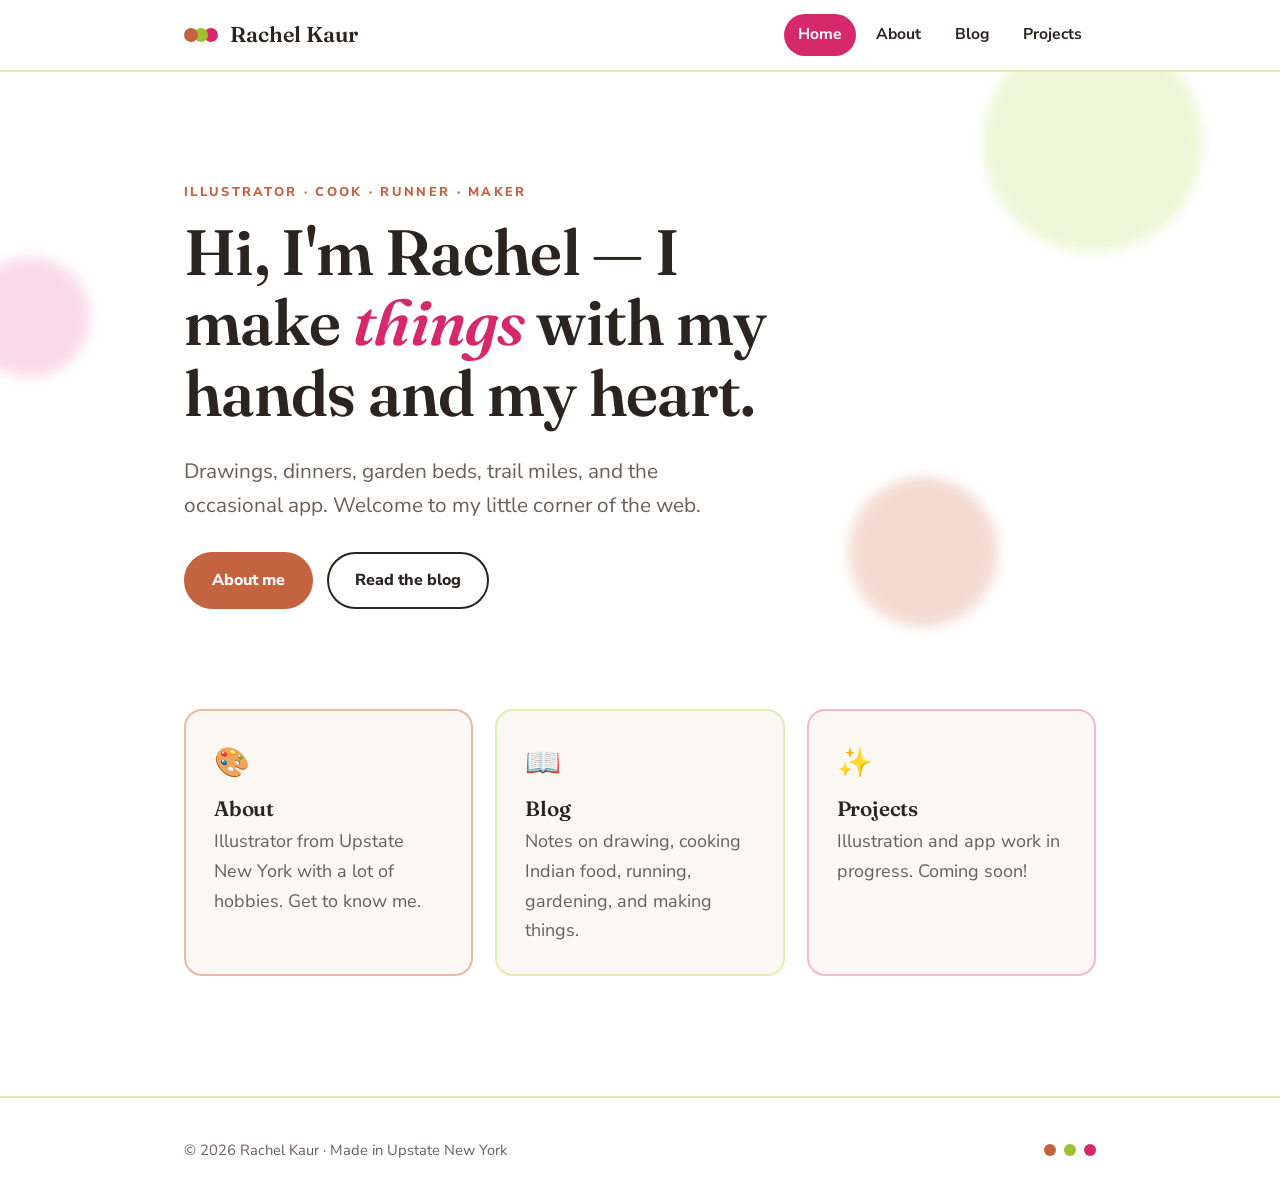
==== index.html @ 0ff05d57 "Initial site: landing, about, blog, projects Co-Authored-By: Claude Opus 4.8 <noreply@anthropic.com>" ====
<!DOCTYPE html>
<html lang="en">
<head>
  <meta charset="UTF-8" />
  <meta name="viewport" content="width=device-width, initial-scale=1.0" />
  <title>Rachel Kaur — Illustrator & Maker</title>
  <meta name="description" content="Rachel Kaur — illustrator from Upstate New York. Cooking, running, gardening, and building apps." />
  <link rel="preconnect" href="https://fonts.googleapis.com" />
  <link rel="preconnect" href="https://fonts.gstatic.com" crossorigin />
  <link href="https://fonts.googleapis.com/css2?family=Fraunces:ital,opsz,wght@0,9..144,400;0,9..144,600;1,9..144,600&family=Nunito+Sans:wght@400;700;800&display=swap" rel="stylesheet" />
  <link rel="stylesheet" href="css/style.css" />
</head>
<body data-page="home">
  <div id="site-header"></div>

  <main>
    <section class="hero">
      <div class="blobs">
        <span class="blob a"></span>
        <span class="blob b"></span>
        <span class="blob c"></span>
      </div>
      <div class="wrap">
        <p class="eyebrow">Illustrator · Cook · Runner · Maker</p>
        <h1>Hi, I'm Rachel — I make <span class="swash">things</span> with my hands and my heart.</h1>
        <p class="lead">Drawings, dinners, garden beds, trail miles, and the occasional app. Welcome to my little corner of the web.</p>
        <div class="btn-row">
          <a class="btn" href="about.html">About me</a>
          <a class="btn alt" href="blog.html">Read the blog</a>
        </div>
      </div>
    </section>

    <section class="wrap">
      <div class="cards">
        <a class="card" href="about.html">
          <span class="tag">🎨</span>
          <h3>About</h3>
          <p>Illustrator from Upstate New York with a lot of hobbies. Get to know me.</p>
        </a>
        <a class="card" href="blog.html">
          <span class="tag">📖</span>
          <h3>Blog</h3>
          <p>Notes on drawing, cooking Indian food, running, gardening, and making things.</p>
        </a>
        <a class="card" href="projects.html">
          <span class="tag">✨</span>
          <h3>Projects</h3>
          <p>Illustration and app work in progress. Coming soon!</p>
        </a>
      </div>
    </section>
  </main>

  <div id="site-footer"></div>
  <script src="js/site.js"></script>
</body>
</html>
---- css/style.css ----
/* =========================================================
   Rachel Kaur — personal site
   Palette: terracotta / lime green / fuchsia on white
   Type: Fraunces (display, a little artsy) + Nunito Sans
   ========================================================= */

:root {
  --terracotta: #c4633f;
  --terracotta-soft: #e9b9a6;
  --lime: #9fc131;
  --lime-soft: #dfeeb0;
  --fuchsia: #d6296b;
  --fuchsia-soft: #f4b8d1;
  --ink: #2c2420;
  --ink-soft: #6a5f57;
  --white: #ffffff;
  --cream: #fbf8f4;

  --font-display: "Fraunces", Georgia, "Times New Roman", serif;
  --font-body: "Nunito Sans", -apple-system, BlinkMacSystemFont, "Segoe UI", sans-serif;

  --max: 960px;
  --radius: 18px;
  --shadow: 0 14px 40px -18px rgba(44, 36, 32, 0.35);
}

* { box-sizing: border-box; }

html { scroll-behavior: smooth; }

body {
  margin: 0;
  font-family: var(--font-body);
  color: var(--ink);
  background: var(--white);
  line-height: 1.65;
  font-size: 18px;
  -webkit-font-smoothing: antialiased;
}

img { max-width: 100%; display: block; }

a { color: var(--fuchsia); text-decoration: none; }
a:hover { text-decoration: underline; }

h1, h2, h3 {
  font-family: var(--font-display);
  font-weight: 600;
  line-height: 1.1;
  color: var(--ink);
  margin: 0 0 0.4em;
  letter-spacing: -0.01em;
}

h1 { font-size: clamp(2.4rem, 6vw, 4rem); }
h2 { font-size: clamp(1.7rem, 4vw, 2.4rem); }
h3 { font-size: 1.3rem; }

.wrap {
  max-width: var(--max);
  margin: 0 auto;
  padding: 0 24px;
}

/* ---------- Banner / nav ---------- */
.site-header {
  position: sticky;
  top: 0;
  z-index: 50;
  background: rgba(255, 255, 255, 0.9);
  backdrop-filter: blur(8px);
  border-bottom: 2px solid var(--lime-soft);
}
.nav {
  max-width: var(--max);
  margin: 0 auto;
  padding: 14px 24px;
  display: flex;
  align-items: center;
  justify-content: space-between;
  gap: 16px;
  flex-wrap: wrap;
}
.brand {
  font-family: var(--font-display);
  font-weight: 600;
  font-size: 1.35rem;
  color: var(--ink);
  text-decoration: none;
  display: inline-flex;
  align-items: center;
  gap: 10px;
}
.brand:hover { text-decoration: none; }
.brand .dot {
  width: 14px; height: 14px; border-radius: 50%;
  background: var(--terracotta);
  box-shadow: 10px 0 0 var(--lime), 20px 0 0 var(--fuchsia);
  margin-right: 22px;
}
.nav-links {
  display: flex;
  gap: 6px;
  flex-wrap: wrap;
}
.nav-links a {
  color: var(--ink);
  font-weight: 700;
  font-size: 0.98rem;
  padding: 8px 14px;
  border-radius: 999px;
  transition: background 0.15s, color 0.15s;
}
.nav-links a:hover { text-decoration: none; background: var(--cream); }
.nav-links a.active {
  background: var(--fuchsia);
  color: #fff;
}

/* ---------- Hero ---------- */
.hero {
  padding: clamp(48px, 9vw, 110px) 0 clamp(40px, 7vw, 80px);
  position: relative;
  overflow: hidden;
}
.hero .eyebrow {
  font-weight: 800;
  text-transform: uppercase;
  letter-spacing: 0.18em;
  font-size: 0.8rem;
  color: var(--terracotta);
  margin: 0 0 14px;
}
.hero h1 { max-width: 14ch; }
.hero h1 .swash { color: var(--fuchsia); font-style: italic; }
.hero p.lead {
  font-size: clamp(1.05rem, 2.4vw, 1.3rem);
  color: var(--ink-soft);
  max-width: 46ch;
  margin: 18px 0 30px;
}
.blobs { position: absolute; inset: 0; z-index: -1; pointer-events: none; }
.blob {
  position: absolute;
  border-radius: 50%;
  filter: blur(6px);
  opacity: 0.5;
}
.blob.a { width: 220px; height: 220px; background: var(--lime-soft); top: -40px; right: 6%; }
.blob.b { width: 150px; height: 150px; background: var(--terracotta-soft); bottom: 10%; right: 22%; }
.blob.c { width: 120px; height: 120px; background: var(--fuchsia-soft); top: 30%; left: -30px; }

/* ---------- Buttons ---------- */
.btn {
  display: inline-block;
  font-weight: 800;
  font-size: 1rem;
  padding: 13px 26px;
  border-radius: 999px;
  background: var(--terracotta);
  color: #fff !important;
  border: 2px solid var(--terracotta);
  transition: transform 0.12s ease, background 0.15s;
}
.btn:hover { text-decoration: none; transform: translateY(-2px); }
.btn.alt { background: transparent; color: var(--ink) !important; border-color: var(--ink); }
.btn.alt:hover { background: var(--ink); color: #fff !important; }
.btn-row { display: flex; gap: 14px; flex-wrap: wrap; }

/* ---------- Feature cards (landing) ---------- */
.cards {
  display: grid;
  grid-template-columns: repeat(auto-fit, minmax(240px, 1fr));
  gap: 22px;
  padding: 20px 0 80px;
}
.card {
  display: block;
  padding: 28px;
  border-radius: var(--radius);
  background: var(--cream);
  border: 2px solid transparent;
  color: var(--ink);
  transition: transform 0.15s ease, border-color 0.15s, box-shadow 0.2s;
}
.card:hover { text-decoration: none; transform: translateY(-4px); box-shadow: var(--shadow); }
.card h3 { margin-bottom: 6px; }
.card p { color: var(--ink-soft); margin: 0; }
.card .tag {
  font-size: 1.8rem;
  display: block;
  margin-bottom: 12px;
}
.card:nth-child(1) { border-color: var(--terracotta-soft); }
.card:nth-child(1):hover { border-color: var(--terracotta); }
.card:nth-child(2) { border-color: var(--lime-soft); }
.card:nth-child(2):hover { border-color: var(--lime); }
.card:nth-child(3) { border-color: var(--fuchsia-soft); }
.card:nth-child(3):hover { border-color: var(--fuchsia); }

/* ---------- Sections ---------- */
.section { padding: clamp(40px, 7vw, 72px) 0; }
.section.tinted { background: var(--cream); }

/* ---------- About ---------- */
.about-grid {
  display: grid;
  grid-template-columns: minmax(220px, 320px) 1fr;
  gap: 44px;
  align-items: start;
}
.about-photo {
  border-radius: var(--radius);
  overflow: hidden;
  box-shadow: var(--shadow);
  border: 4px solid #fff;
  outline: 3px solid var(--lime);
}
.about-grid p { margin: 0 0 1.1em; }
.about-lead { font-size: 1.2rem; }
.chips { list-style: none; padding: 0; margin: 24px 0 0; display: flex; flex-wrap: wrap; gap: 10px; }
.chips li {
  background: #fff;
  border: 2px solid var(--lime-soft);
  padding: 7px 14px;
  border-radius: 999px;
  font-weight: 700;
  font-size: 0.92rem;
}
@media (max-width: 680px) {
  .about-grid { grid-template-columns: 1fr; gap: 26px; }
  .about-photo { max-width: 260px; }
}

/* ---------- Blog list ---------- */
.post-list { list-style: none; padding: 0; margin: 30px 0 0; display: grid; gap: 20px; }
.post-item {
  border: 2px solid var(--cream);
  border-radius: var(--radius);
  padding: 26px;
  transition: border-color 0.15s, transform 0.15s;
  background: #fff;
}
.post-item:hover { border-color: var(--fuchsia-soft); transform: translateY(-3px); }
.post-item .date {
  font-size: 0.82rem;
  font-weight: 800;
  text-transform: uppercase;
  letter-spacing: 0.1em;
  color: var(--terracotta);
}
.post-item h3 { margin: 6px 0 8px; }
.post-item h3 a { color: var(--ink); }
.post-item p { margin: 0; color: var(--ink-soft); }
.empty-note { color: var(--ink-soft); font-style: italic; }

/* ---------- Article (blog post) ---------- */
.article { max-width: 720px; }
.article .date {
  font-weight: 800; text-transform: uppercase; letter-spacing: 0.1em;
  font-size: 0.82rem; color: var(--terracotta);
}
.article h1 { margin: 10px 0 18px; }
.article p, .article ul, .article ol { margin: 0 0 1.2em; }
.article img { border-radius: var(--radius); margin: 1.4em 0; }
.article blockquote {
  margin: 1.4em 0;
  padding: 4px 22px;
  border-left: 4px solid var(--lime);
  color: var(--ink-soft);
  font-style: italic;
}
.back-link { display: inline-block; margin-bottom: 26px; font-weight: 700; }

/* ---------- Coming soon ---------- */
.coming-soon {
  text-align: center;
  padding: clamp(50px, 12vw, 120px) 0;
}
.coming-soon .badge {
  display: inline-block;
  background: var(--lime);
  color: var(--ink);
  font-weight: 800;
  letter-spacing: 0.14em;
  text-transform: uppercase;
  font-size: 0.8rem;
  padding: 8px 18px;
  border-radius: 999px;
  margin-bottom: 22px;
}
.coming-soon p { color: var(--ink-soft); max-width: 40ch; margin: 12px auto 0; }

/* ---------- Footer ---------- */
.site-footer {
  border-top: 2px solid var(--lime-soft);
  padding: 40px 0;
  margin-top: 40px;
}
.site-footer .wrap {
  display: flex;
  justify-content: space-between;
  align-items: center;
  gap: 16px;
  flex-wrap: wrap;
  color: var(--ink-soft);
  font-size: 0.92rem;
}
.footer-dots { display: inline-flex; gap: 8px; }
.footer-dots span { width: 12px; height: 12px; border-radius: 50%; }
.footer-dots .t { background: var(--terracotta); }
.footer-dots .l { background: var(--lime); }
.footer-dots .f { background: var(--fuchsia); }
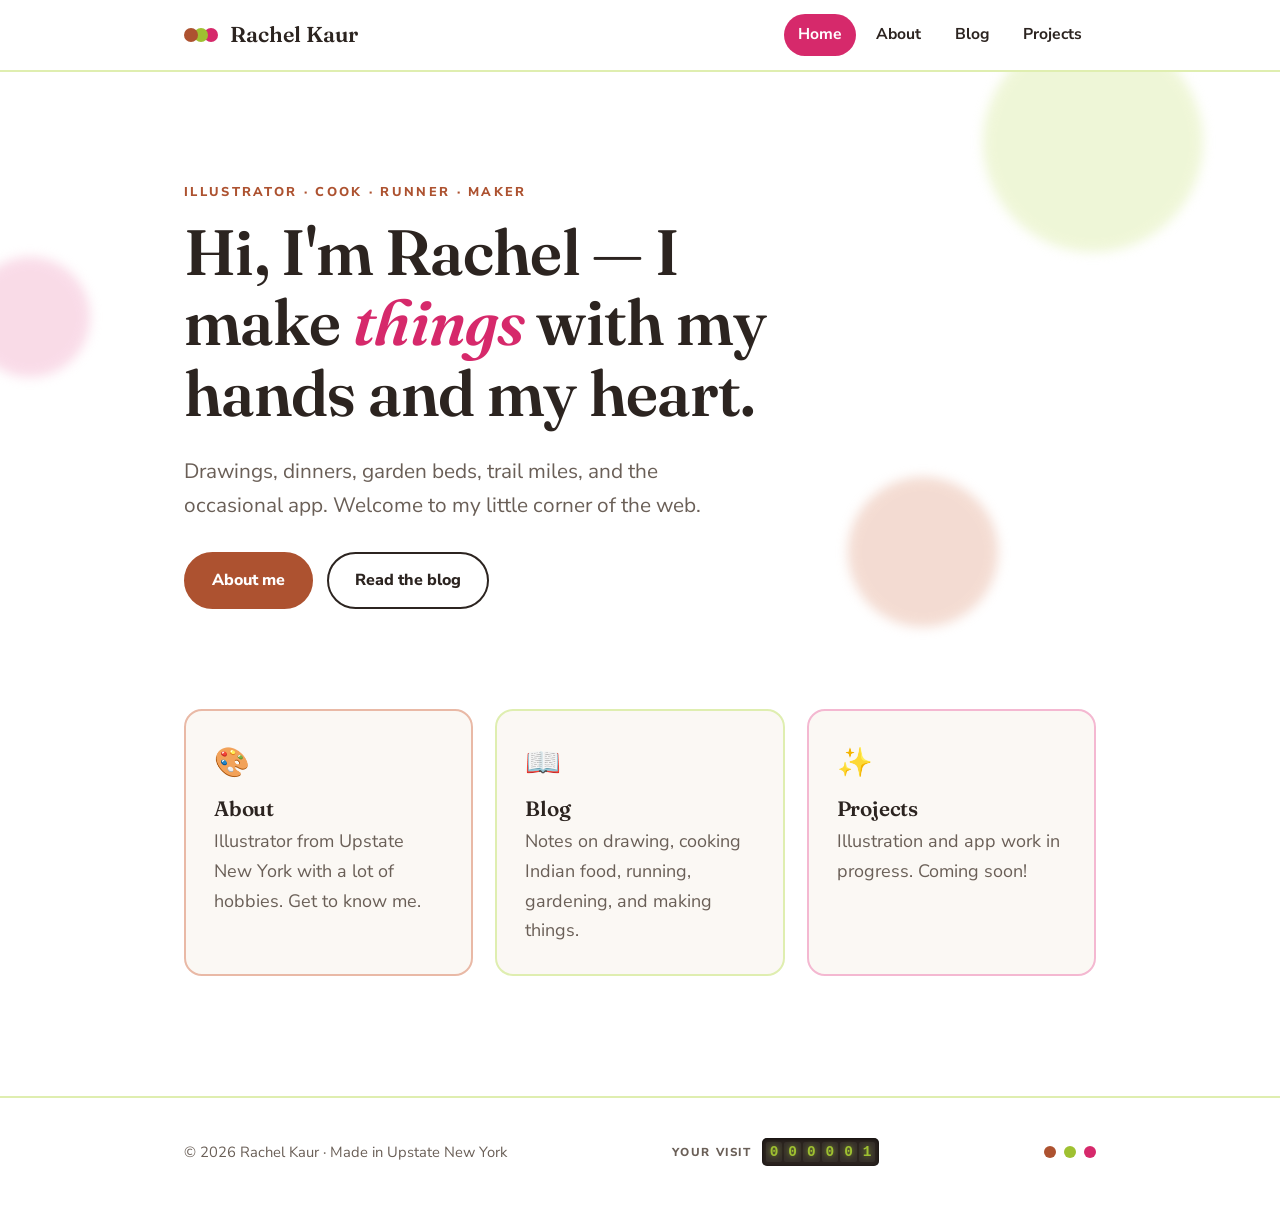
==== commit 09ed8915: "Harden skip link and fix heading order from a11y pass Manual keyboard + screen-reader pass turned up" ====
--- a/index.html
+++ b/index.html
@@ -31,20 +31,21 @@
       </div>
     </section>
 
-    <section class="wrap">
+    <section class="wrap" aria-labelledby="explore-heading">
+      <h2 id="explore-heading" class="sr-only">Explore the site</h2>
       <div class="cards">
         <a class="card" href="about.html">
-          <span class="tag">🎨</span>
+          <span class="tag" aria-hidden="true">🎨</span>
           <h3>About</h3>
           <p>Illustrator from Upstate New York with a lot of hobbies. Get to know me.</p>
         </a>
         <a class="card" href="blog.html">
-          <span class="tag">📖</span>
+          <span class="tag" aria-hidden="true">📖</span>
           <h3>Blog</h3>
           <p>Notes on drawing, cooking Indian food, running, gardening, and making things.</p>
         </a>
         <a class="card" href="projects.html">
-          <span class="tag">✨</span>
+          <span class="tag" aria-hidden="true">✨</span>
           <h3>Projects</h3>
           <p>Illustration and app work in progress. Coming soon!</p>
         </a>
--- a/css/style.css
+++ b/css/style.css
@@ -5,7 +5,7 @@
    ========================================================= */
 
 :root {
-  --terracotta: #c4633f;
+  --terracotta: #ad5230; /* WCAG AA: 5.2:1 on white, 4.9:1 on cream (was #c4633f, 4.04:1) */
   --terracotta-soft: #e9b9a6;
   --lime: #9fc131;
   --lime-soft: #dfeeb0;
@@ -28,6 +28,40 @@
 
 html { scroll-behavior: smooth; }
 
+/* ---------- Accessibility: skip link + focus ---------- */
+.sr-only {
+  position: absolute;
+  width: 1px;
+  height: 1px;
+  padding: 0;
+  margin: -1px;
+  overflow: hidden;
+  clip: rect(0, 0, 0, 0);
+  white-space: nowrap;
+  border: 0;
+}
+.skip-link {
+  position: absolute;
+  left: 8px;
+  top: -60px;
+  z-index: 100;
+  background: var(--ink);
+  color: #fff;
+  padding: 10px 18px;
+  border-radius: 999px;
+  font-weight: 800;
+  transition: top 0.15s ease;
+}
+.skip-link:focus {
+  top: 8px;
+  text-decoration: none;
+}
+:focus-visible {
+  outline: 3px solid var(--fuchsia);
+  outline-offset: 2px;
+  border-radius: 4px;
+}
+
 body {
   margin: 0;
   font-family: var(--font-body);
@@ -306,6 +340,39 @@
   color: var(--ink-soft);
   font-size: 0.92rem;
 }
+/* ---------- Visitor counter (footer, built in js/site.js) ---------- */
+.visit-counter {
+  display: inline-flex;
+  align-items: center;
+  gap: 10px;
+}
+.visit-label {
+  font-size: 0.72rem;
+  font-weight: 800;
+  text-transform: uppercase;
+  letter-spacing: 0.14em;
+  color: var(--ink-soft);
+}
+.odometer {
+  display: inline-flex;
+  gap: 2px;
+  padding: 4px;
+  border-radius: 5px;
+  background: var(--ink);
+  box-shadow: inset 0 1px 4px rgba(0, 0, 0, 0.7);
+}
+.odometer .digit {
+  font-family: "Courier New", Courier, monospace;
+  font-size: 0.9rem;
+  font-weight: 700;
+  line-height: 1;
+  padding: 3px 4px;
+  border-radius: 2px;
+  background: rgba(255, 255, 255, 0.05);
+  color: var(--lime);
+  text-shadow: 0 0 6px rgba(159, 193, 49, 0.75);
+}
+
 .footer-dots { display: inline-flex; gap: 8px; }
 .footer-dots span { width: 12px; height: 12px; border-radius: 50%; }
 .footer-dots .t { background: var(--terracotta); }
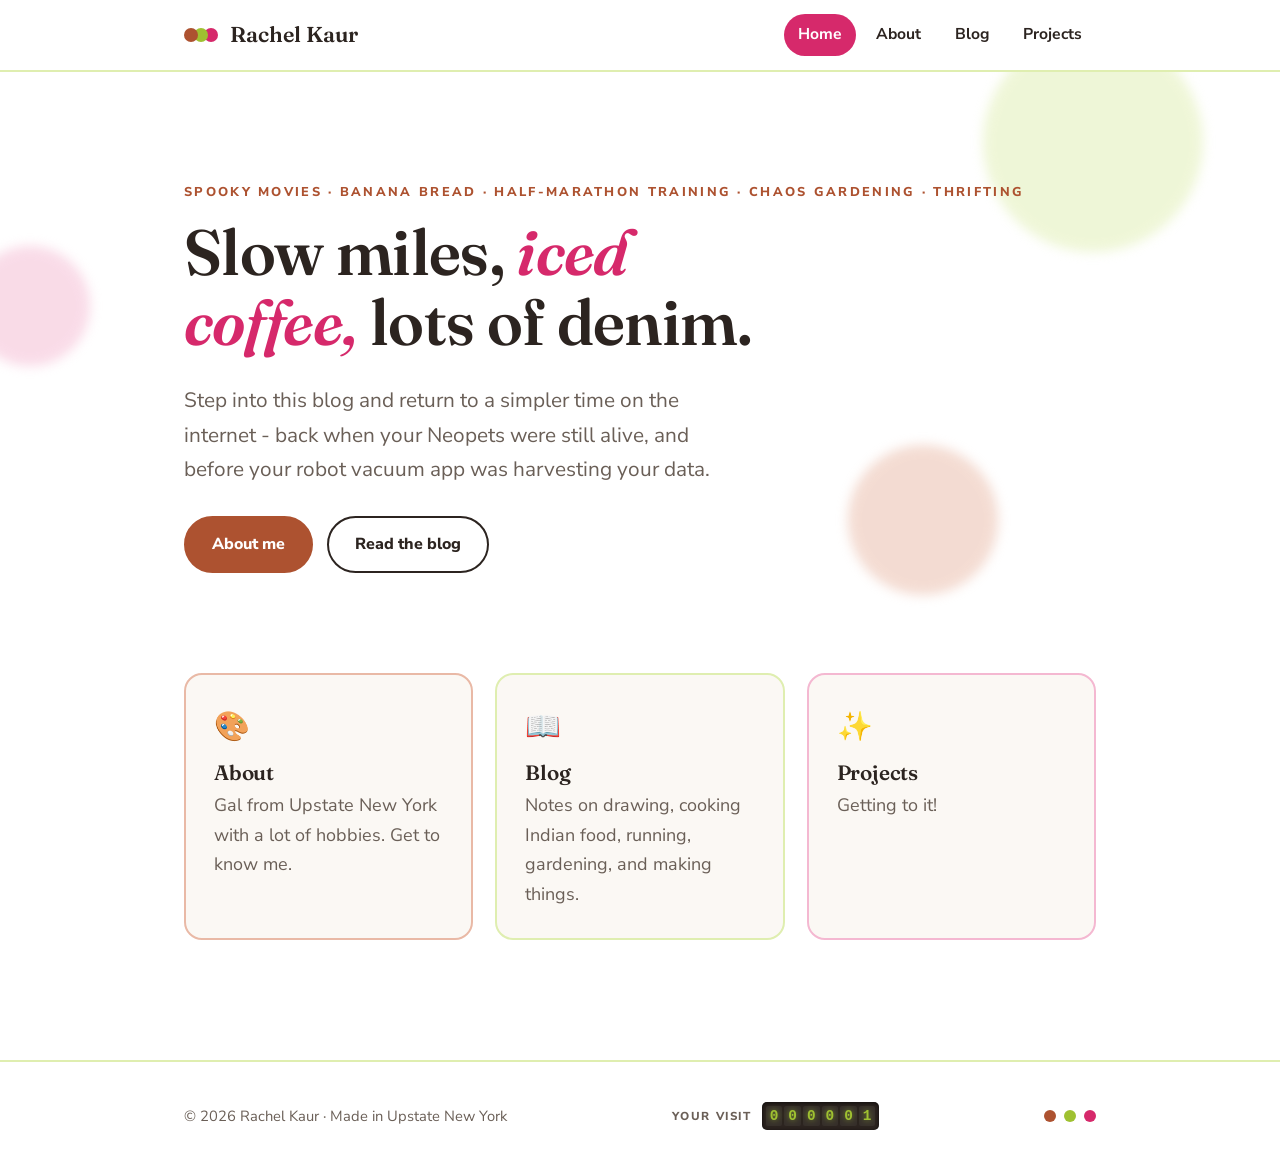
==== commit 1bab02bb: "Revise title and content in index.html Updated the title and various text elements for clarity and p" ====
--- a/index.html
+++ b/index.html
@@ -3,7 +3,7 @@
 <head>
   <meta charset="UTF-8" />
   <meta name="viewport" content="width=device-width, initial-scale=1.0" />
-  <title>Rachel Kaur — Illustrator & Maker</title>
+  <title>Rachel Kaur</title>
   <meta name="description" content="Rachel Kaur — illustrator from Upstate New York. Cooking, running, gardening, and building apps." />
   <link rel="preconnect" href="https://fonts.googleapis.com" />
   <link rel="preconnect" href="https://fonts.gstatic.com" crossorigin />
@@ -21,9 +21,9 @@
         <span class="blob c"></span>
       </div>
       <div class="wrap">
-        <p class="eyebrow">Illustrator · Cook · Runner · Maker</p>
-        <h1>Hi, I'm Rachel — I make <span class="swash">things</span> with my hands and my heart.</h1>
-        <p class="lead">Drawings, dinners, garden beds, trail miles, and the occasional app. Welcome to my little corner of the web.</p>
+        <p class="eyebrow">Spooky Movies · Banana Bread · Half-marathon Training · Chaos Gardening · Thrifting</p>
+        <h1>Slow miles, <span class="swash">iced coffee,</span> lots of denim. </h1>
+        <p class="lead">Step into this blog and return to a simpler time on the internet - back when your Neopets were still alive, and before your robot vacuum app was harvesting your data.</p>
         <div class="btn-row">
           <a class="btn" href="about.html">About me</a>
           <a class="btn alt" href="blog.html">Read the blog</a>
@@ -37,7 +37,7 @@
         <a class="card" href="about.html">
           <span class="tag" aria-hidden="true">🎨</span>
           <h3>About</h3>
-          <p>Illustrator from Upstate New York with a lot of hobbies. Get to know me.</p>
+          <p>Gal from Upstate New York with a lot of hobbies. Get to know me.</p>
         </a>
         <a class="card" href="blog.html">
           <span class="tag" aria-hidden="true">📖</span>
@@ -47,7 +47,7 @@
         <a class="card" href="projects.html">
           <span class="tag" aria-hidden="true">✨</span>
           <h3>Projects</h3>
-          <p>Illustration and app work in progress. Coming soon!</p>
+          <p>Getting to it!</p>
         </a>
       </div>
     </section>
